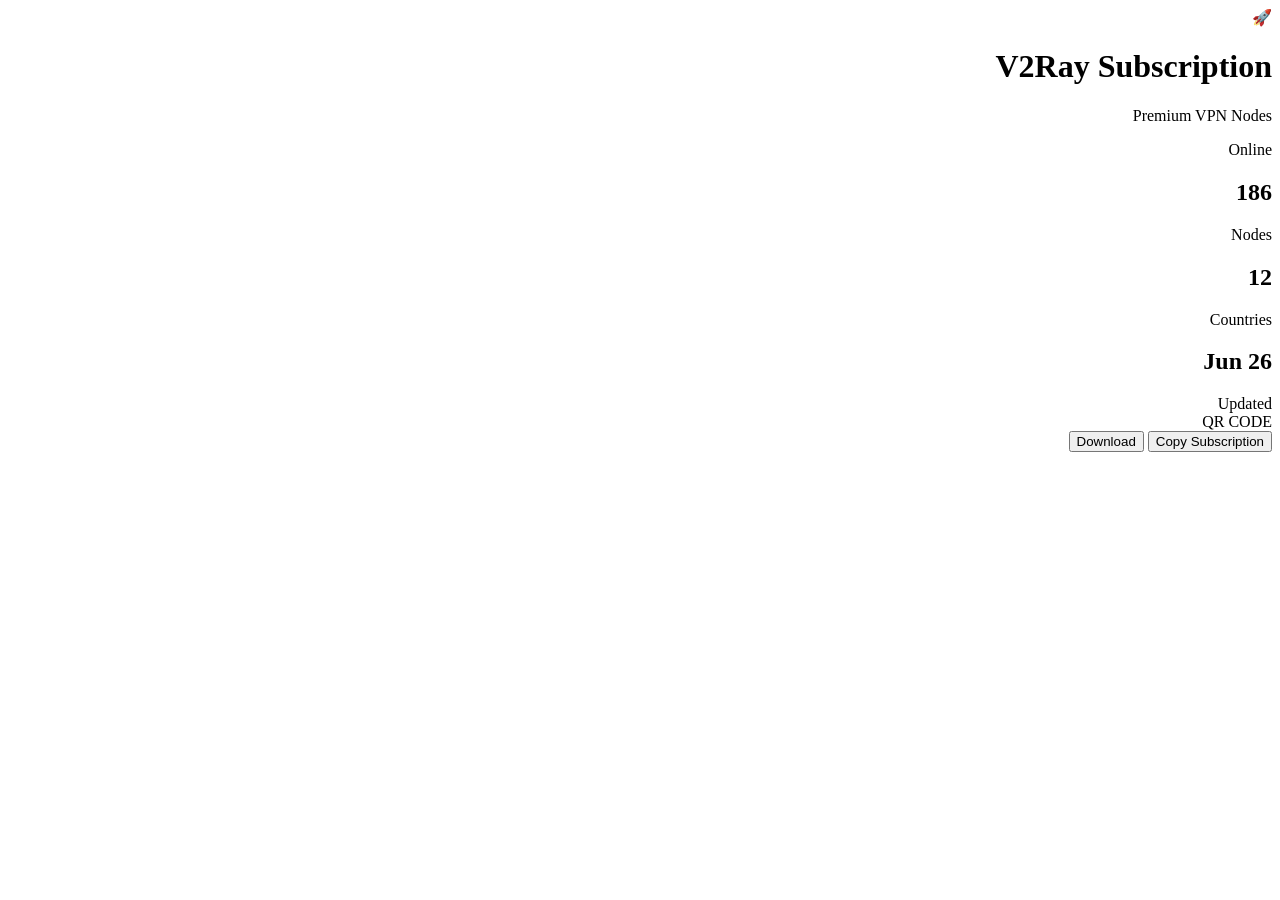
==== index.html @ 6a6323f2 "Create index.html" ====
<!DOCTYPE html>
<html lang="fa" dir="rtl">

<head>
    <meta charset="UTF-8">
    <meta name="viewport" content="width=device-width, initial-scale=1.0">
    <title>V2Ray Subscription</title>

    <link rel="stylesheet" href="style.css">

    <link href="https://fonts.googleapis.com/css2?family=Vazirmatn:wght@300;400;600;700&display=swap" rel="stylesheet">

</head>

<body>

<div class="background"></div>

<div class="container">

    <div class="card">

        <div class="logo">
            🚀
        </div>

        <h1>V2Ray Subscription</h1>

        <p class="subtitle">
            Premium VPN Nodes
        </p>

        <div class="status">
            <span class="dot"></span>
            Online
        </div>

        <div class="stats">

            <div class="box">
                <h2>186</h2>
                <span>Nodes</span>
            </div>

            <div class="box">
                <h2>12</h2>
                <span>Countries</span>
            </div>

            <div class="box">
                <h2>26 Jun</h2>
                <span>Updated</span>
            </div>

        </div>

        <div class="qr">

            QR CODE

        </div>

        <div class="buttons">

            <button class="copy">
                Copy Subscription
            </button>

            <button class="download">
                Download
            </button>

        </div>

    </div>

</div>

</body>

</html>
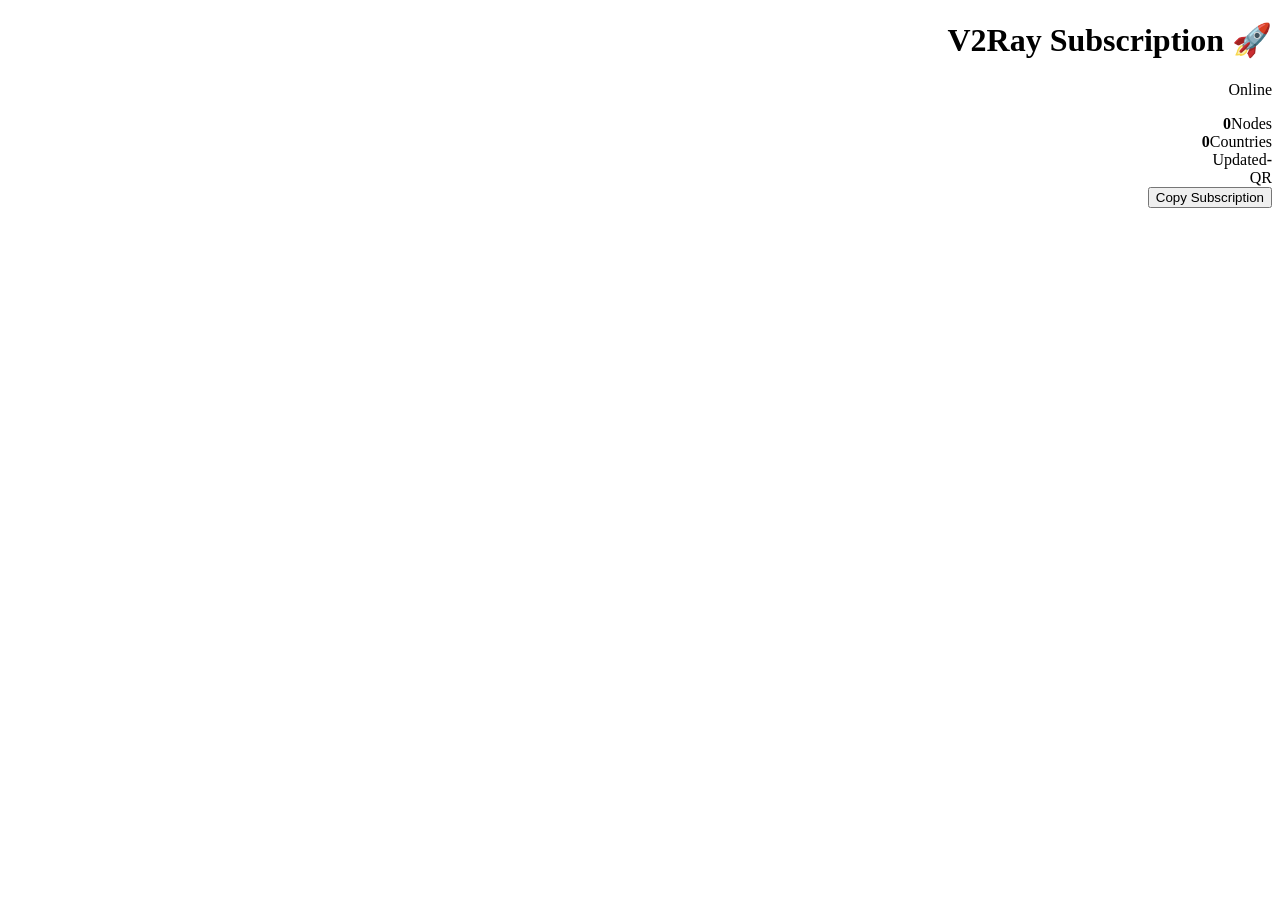
==== commit 5f90d729: "Update index.html" ====
--- a/index.html
+++ b/index.html
@@ -1,81 +1 @@
-<!DOCTYPE html>
-<html lang="fa" dir="rtl">
-
-<head>
-    <meta charset="UTF-8">
-    <meta name="viewport" content="width=device-width, initial-scale=1.0">
-    <title>V2Ray Subscription</title>
-
-    <link rel="stylesheet" href="style.css">
-
-    <link href="https://fonts.googleapis.com/css2?family=Vazirmatn:wght@300;400;600;700&display=swap" rel="stylesheet">
-
-</head>
-
-<body>
-
-<div class="background"></div>
-
-<div class="container">
-
-    <div class="card">
-
-        <div class="logo">
-            🚀
-        </div>
-
-        <h1>V2Ray Subscription</h1>
-
-        <p class="subtitle">
-            Premium VPN Nodes
-        </p>
-
-        <div class="status">
-            <span class="dot"></span>
-            Online
-        </div>
-
-        <div class="stats">
-
-            <div class="box">
-                <h2>186</h2>
-                <span>Nodes</span>
-            </div>
-
-            <div class="box">
-                <h2>12</h2>
-                <span>Countries</span>
-            </div>
-
-            <div class="box">
-                <h2>26 Jun</h2>
-                <span>Updated</span>
-            </div>
-
-        </div>
-
-        <div class="qr">
-
-            QR CODE
-
-        </div>
-
-        <div class="buttons">
-
-            <button class="copy">
-                Copy Subscription
-            </button>
-
-            <button class="download">
-                Download
-            </button>
-
-        </div>
-
-    </div>
-
-</div>
-
-</body>
-
-</html>
+<!DOCTYPE html><html lang="fa" dir="rtl"><head><meta charset="UTF-8"><meta name="viewport" content="width=device-width,initial-scale=1"><title>V2Ray Subscription</title><link rel="stylesheet" href="assets/css/style.css"></head><body><div class="card"><h1>🚀 V2Ray Subscription</h1><p id="status">Online</p><div class="grid"><div><b id="nodes">0</b><span>Nodes</span></div><div><b id="countries">0</b><span>Countries</span></div><div><b id="updated">-</b><span>Updated</span></div></div><div id="qr">QR</div><button id="copy">Copy Subscription</button></div><script src="assets/js/app.js"></script></body></html>
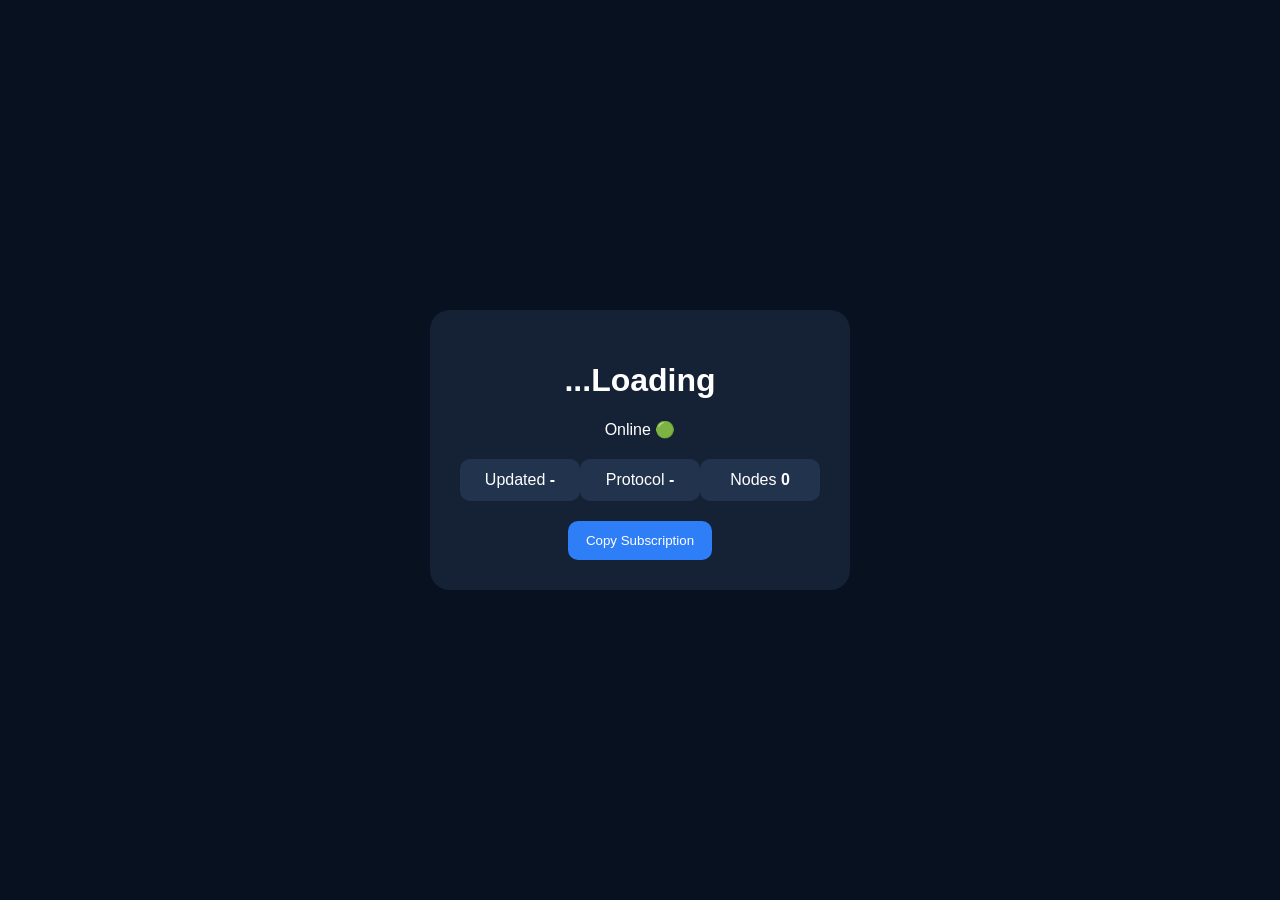
==== commit fbce4b2b: "Update index.html" ====
--- a/index.html
+++ b/index.html
@@ -1 +1,48 @@
-<!DOCTYPE html><html lang="fa" dir="rtl"><head><meta charset="UTF-8"><meta name="viewport" content="width=device-width,initial-scale=1"><title>V2Ray Subscription</title><link rel="stylesheet" href="assets/css/style.css"></head><body><div class="card"><h1>🚀 V2Ray Subscription</h1><p id="status">Online</p><div class="grid"><div><b id="nodes">0</b><span>Nodes</span></div><div><b id="countries">0</b><span>Countries</span></div><div><b id="updated">-</b><span>Updated</span></div></div><div id="qr">QR</div><button id="copy">Copy Subscription</button></div><script src="assets/js/app.js"></script></body></html>
+<!DOCTYPE html>
+<html lang="fa" dir="rtl">
+
+<head>
+    <meta charset="UTF-8">
+    <meta name="viewport" content="width=device-width, initial-scale=1.0">
+    <title>Sub1Kore VPN</title>
+
+    <link rel="stylesheet" href="assets/css/style.css">
+</head>
+
+<body>
+
+<div class="card">
+
+    <h1 id="brand">Loading...</h1>
+
+    <p id="status">🟢 Online</p>
+
+    <div class="grid">
+
+        <div>
+            <b id="nodes">0</b>
+            <span>Nodes</span>
+        </div>
+
+        <div>
+            <b id="protocol">-</b>
+            <span>Protocol</span>
+        </div>
+
+        <div>
+            <b id="updated">-</b>
+            <span>Updated</span>
+        </div>
+
+    </div>
+
+    <button id="copy">
+        Copy Subscription
+    </button>
+
+</div>
+
+<script src="assets/js/app.js"></script>
+
+</body>
+</html>
--- a/assets/css/style.css
+++ b/assets/css/style.css
@@ -0,0 +1 @@
+body{margin:0;font-family:Arial;background:#08111f;color:#fff;display:flex;justify-content:center;align-items:center;height:100vh}.card{background:#152235;padding:30px;border-radius:20px;width:360px;text-align:center}.grid{display:flex;justify-content:space-between;margin:20px 0}.grid div{background:#22344d;padding:12px;border-radius:10px;width:30%}button{padding:12px 18px;border:0;border-radius:10px;background:#2d7ef7;color:#fff;cursor:pointer}#qr{height:140px;background:#fff;color:#000;display:flex;align-items:center;justify-content:center;border-radius:10px;margin:20px 0}
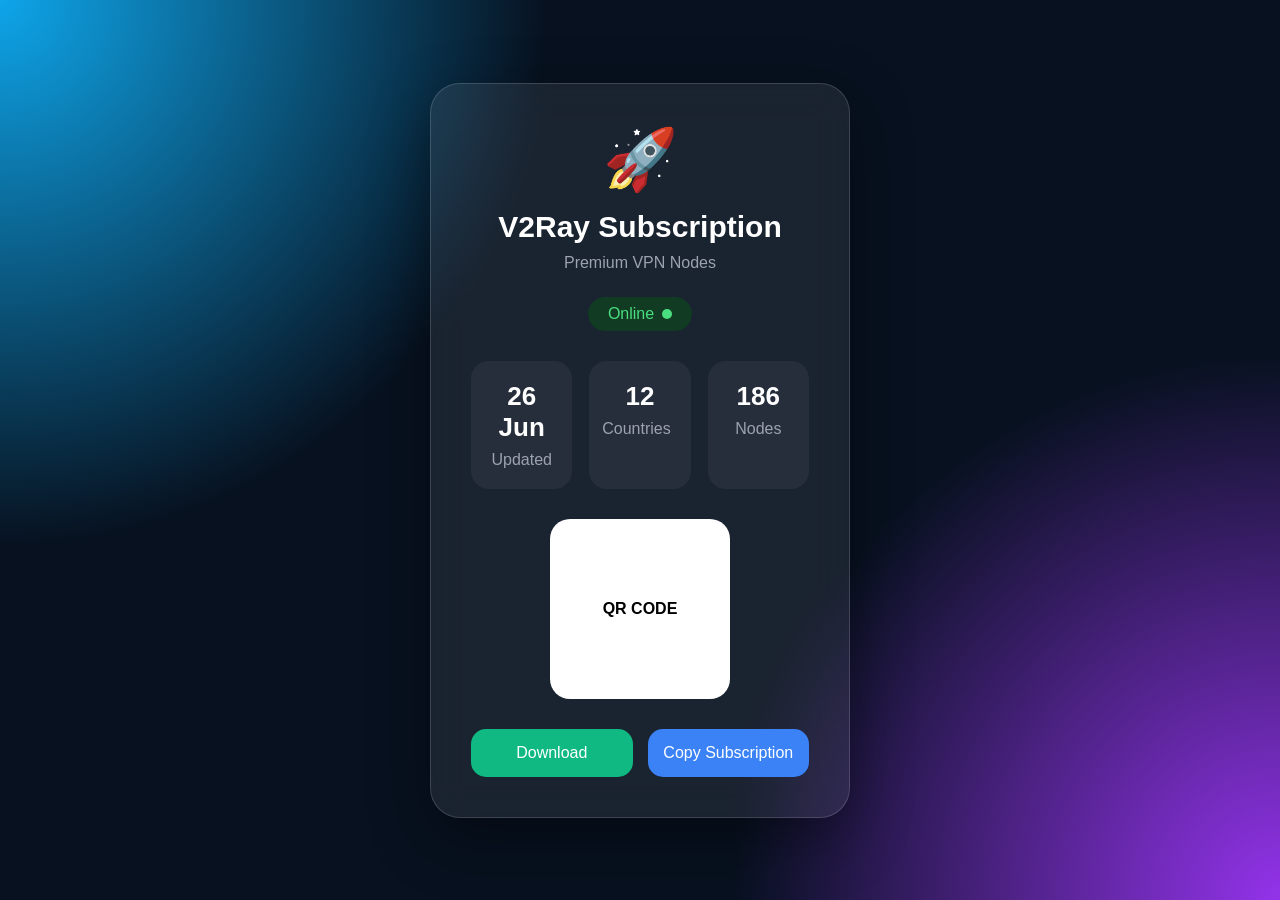
==== commit 8fcf2ee7: "Update index.html" ====
--- a/index.html
+++ b/index.html
@@ -4,45 +4,78 @@
 <head>
     <meta charset="UTF-8">
     <meta name="viewport" content="width=device-width, initial-scale=1.0">
-    <title>Sub1Kore VPN</title>
+    <title>V2Ray Subscription</title>
 
-    <link rel="stylesheet" href="assets/css/style.css">
+    <link rel="stylesheet" href="style.css">
+
+    <link href="https://fonts.googleapis.com/css2?family=Vazirmatn:wght@300;400;600;700&display=swap" rel="stylesheet">
+
 </head>
 
 <body>
 
-<div class="card">
+<div class="background"></div>
 
-    <h1 id="brand">Loading...</h1>
+<div class="container">
 
-    <p id="status">🟢 Online</p>
+    <div class="card">
 
-    <div class="grid">
-
-        <div>
-            <b id="nodes">0</b>
-            <span>Nodes</span>
+        <div class="logo">
+            🚀
         </div>
 
-        <div>
-            <b id="protocol">-</b>
-            <span>Protocol</span>
+        <h1>V2Ray Subscription</h1>
+
+        <p class="subtitle">
+            Premium VPN Nodes
+        </p>
+
+        <div class="status">
+            <span class="dot"></span>
+            Online
         </div>
 
-        <div>
-            <b id="updated">-</b>
-            <span>Updated</span>
+        <div class="stats">
+
+            <div class="box">
+                <h2>186</h2>
+                <span>Nodes</span>
+            </div>
+
+            <div class="box">
+                <h2>12</h2>
+                <span>Countries</span>
+            </div>
+
+            <div class="box">
+                <h2>26 Jun</h2>
+                <span>Updated</span>
+            </div>
+
+        </div>
+
+        <div class="qr">
+
+            QR CODE
+
+        </div>
+
+        <div class="buttons">
+
+            <button class="copy">
+                Copy Subscription
+            </button>
+
+            <button class="download">
+                Download
+            </button>
+
         </div>
 
     </div>
 
-    <button id="copy">
-        Copy Subscription
-    </button>
-
 </div>
 
-<script src="assets/js/app.js"></script>
+</body>
 
-</body>
 </html>
--- a/style.css
+++ b/style.css
@@ -0,0 +1,235 @@
+*{
+    margin:0;
+    padding:0;
+    box-sizing:border-box;
+}
+
+body{
+
+    font-family:Vazirmatn,sans-serif;
+
+    background:#07111f;
+
+    overflow:hidden;
+
+}
+
+.background{
+
+    position:fixed;
+
+    width:100%;
+
+    height:100%;
+
+    background:
+
+    radial-gradient(circle at top left,#0ea5e9 0%,transparent 35%),
+
+    radial-gradient(circle at bottom right,#9333ea 0%,transparent 35%),
+
+    #07111f;
+
+}
+
+.container{
+
+    display:flex;
+
+    justify-content:center;
+
+    align-items:center;
+
+    height:100vh;
+
+}
+
+.card{
+
+    width:420px;
+
+    background:rgba(255,255,255,.08);
+
+    backdrop-filter:blur(18px);
+
+    border:1px solid rgba(255,255,255,.15);
+
+    border-radius:30px;
+
+    padding:40px;
+
+    color:white;
+
+    text-align:center;
+
+    box-shadow:
+
+    0 20px 60px rgba(0,0,0,.4);
+
+}
+
+.logo{
+
+    font-size:60px;
+
+    margin-bottom:15px;
+
+}
+
+h1{
+
+    font-size:30px;
+
+    margin-bottom:10px;
+
+}
+
+.subtitle{
+
+    color:#9ca3af;
+
+    margin-bottom:25px;
+
+}
+
+.status{
+
+    display:inline-flex;
+
+    align-items:center;
+
+    gap:8px;
+
+    background:#113b22;
+
+    color:#4ade80;
+
+    padding:8px 20px;
+
+    border-radius:50px;
+
+    margin-bottom:30px;
+
+}
+
+.dot{
+
+    width:10px;
+
+    height:10px;
+
+    background:#4ade80;
+
+    border-radius:50%;
+
+}
+
+.stats{
+
+    display:flex;
+
+    justify-content:space-between;
+
+    margin-bottom:30px;
+
+}
+
+.box{
+
+    width:30%;
+
+    background:rgba(255,255,255,.05);
+
+    padding:20px;
+
+    border-radius:18px;
+
+}
+
+.box h2{
+
+    font-size:26px;
+
+    margin-bottom:8px;
+
+}
+
+.box span{
+
+    color:#9ca3af;
+
+}
+
+.qr{
+
+    width:180px;
+
+    height:180px;
+
+    margin:auto;
+
+    border-radius:20px;
+
+    background:white;
+
+    color:black;
+
+    display:flex;
+
+    justify-content:center;
+
+    align-items:center;
+
+    margin-bottom:30px;
+
+    font-weight:bold;
+
+}
+
+.buttons{
+
+    display:flex;
+
+    gap:15px;
+
+}
+
+button{
+
+    flex:1;
+
+    border:none;
+
+    padding:15px;
+
+    border-radius:15px;
+
+    cursor:pointer;
+
+    font-size:16px;
+
+    transition:.3s;
+
+}
+
+.copy{
+
+    background:#3b82f6;
+
+    color:white;
+
+}
+
+.download{
+
+    background:#10b981;
+
+    color:white;
+
+}
+
+button:hover{
+
+    transform:translateY(-3px);
+
+}
